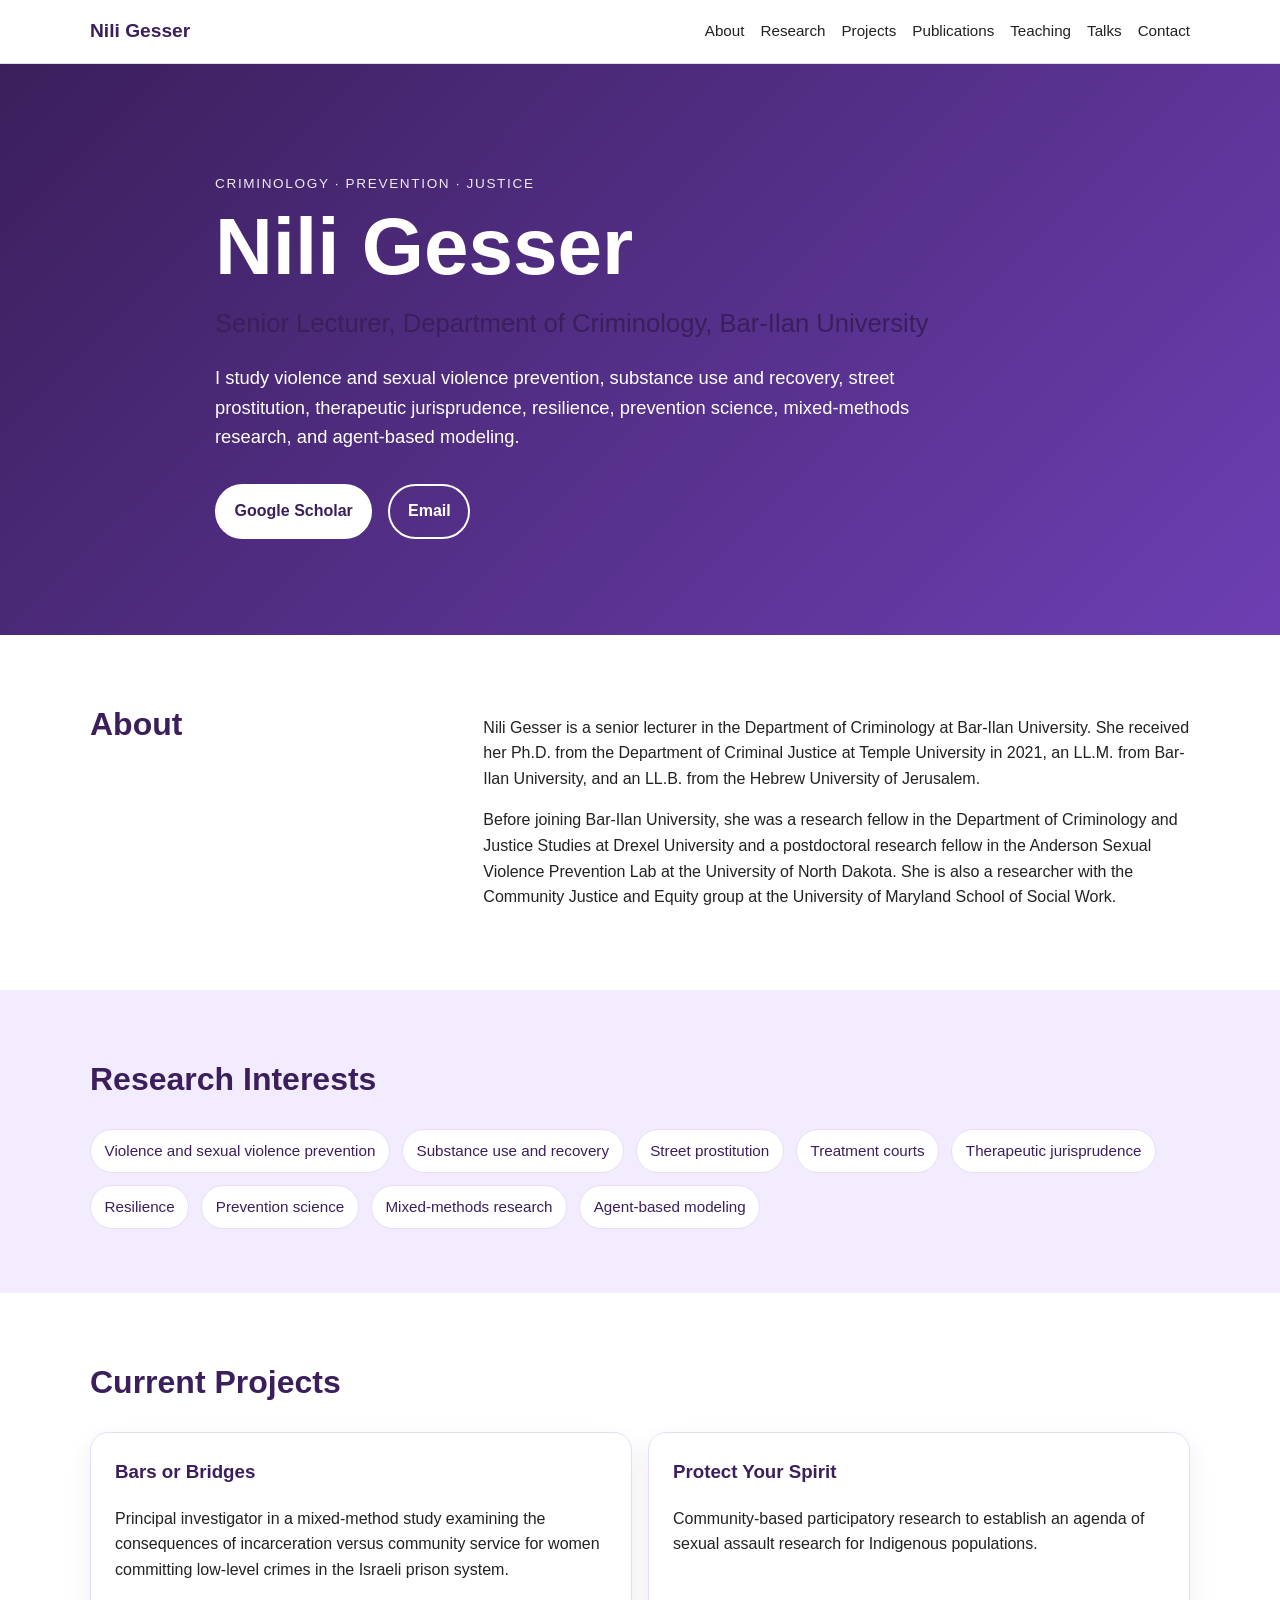
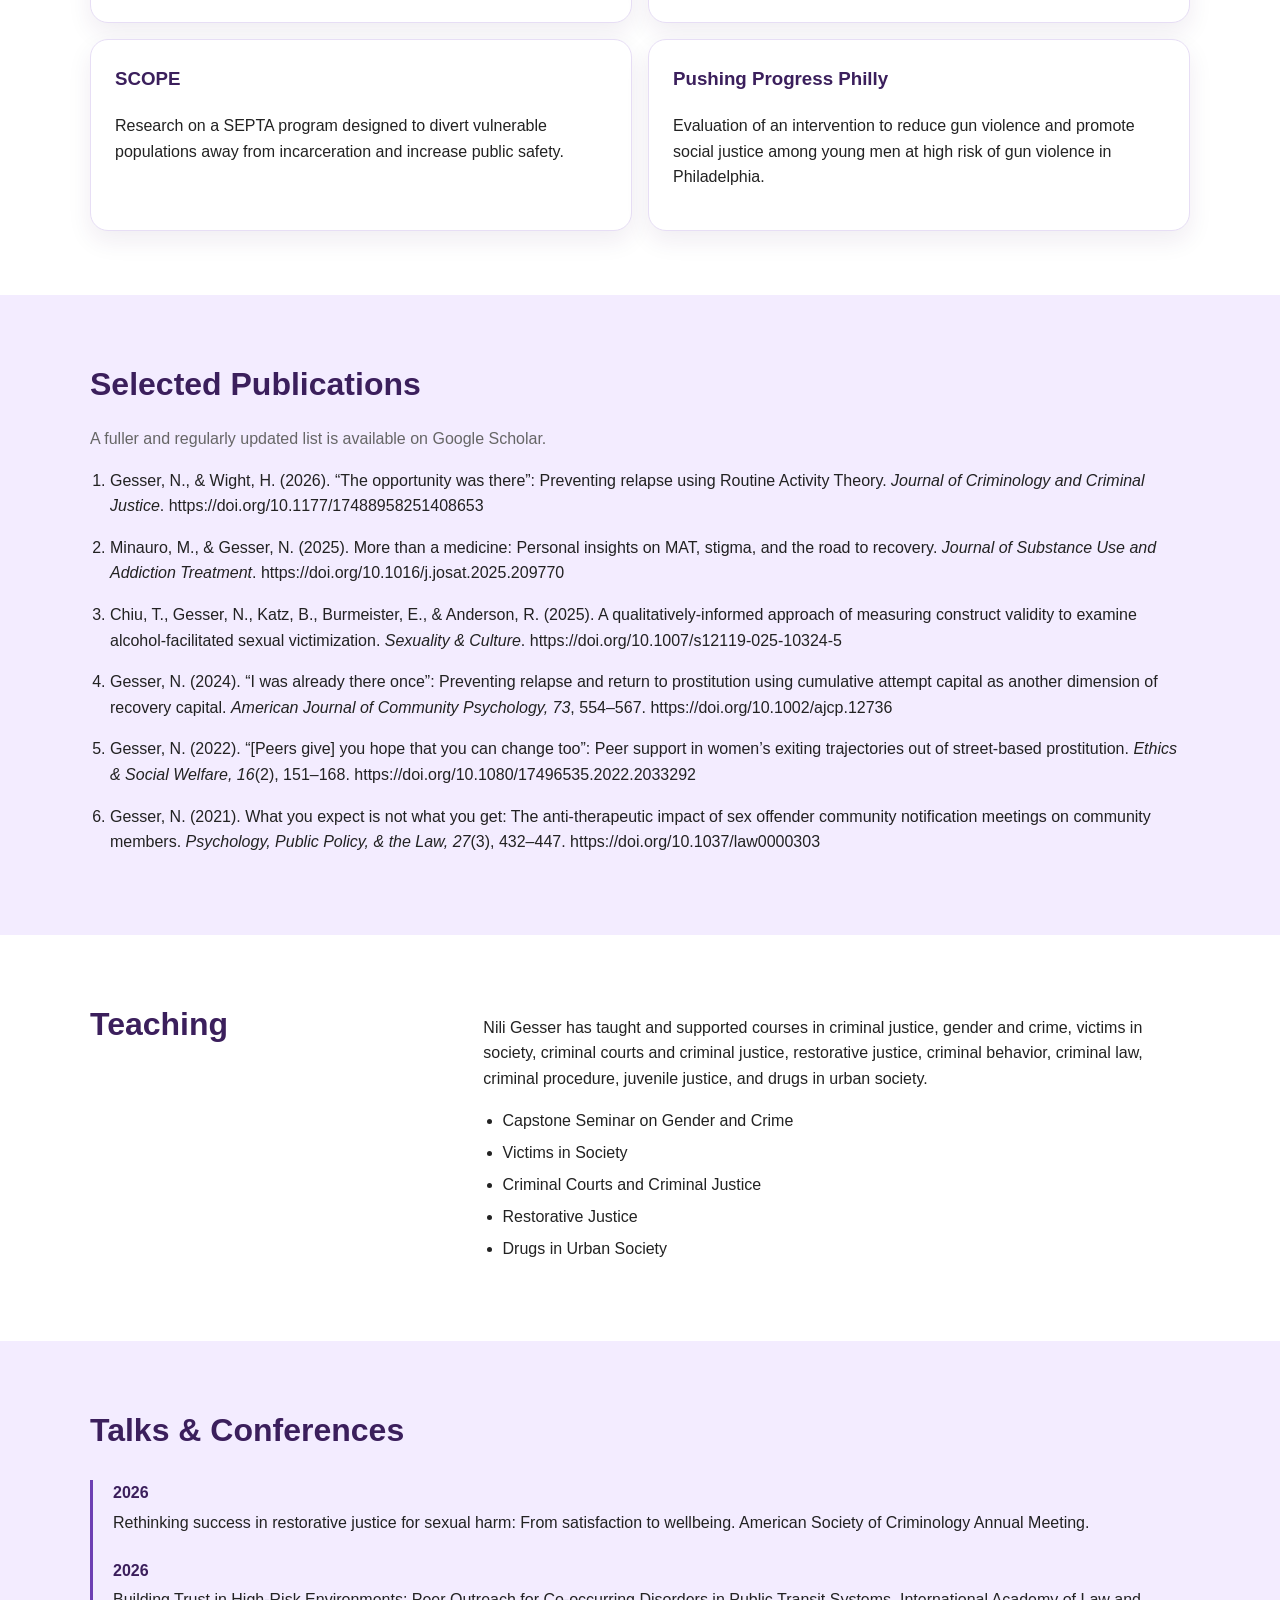
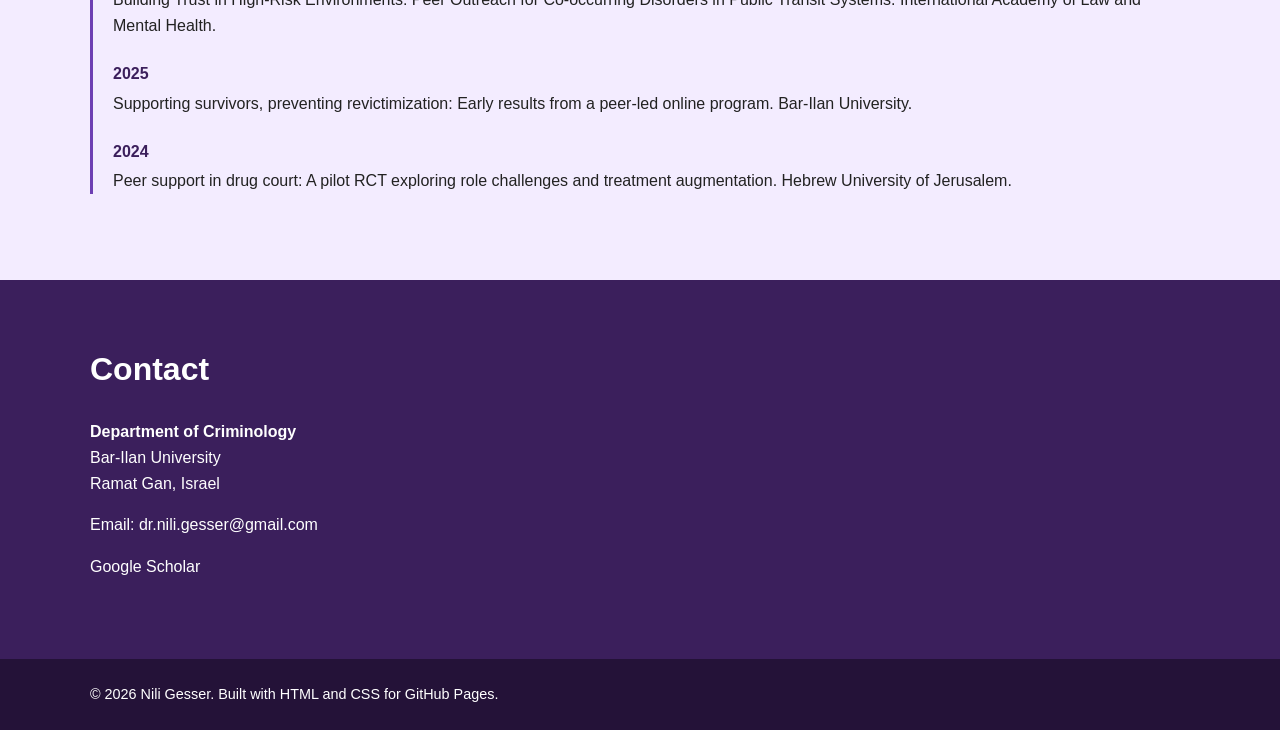
==== index.html @ c1ef8cc3 "Add files via upload" ====
<!DOCTYPE html>
<html lang="en">
<head>
  <meta charset="UTF-8" />
  <meta name="viewport" content="width=device-width, initial-scale=1.0" />
  <title>Nili Gesser | Academic Website</title>
  <link rel="stylesheet" href="style.css" />
</head>
<body>
  <!-- Edit your name and navigation labels here if needed -->
  <header class="site-header">
    <div class="container header-content">
      <a class="site-title" href="#top">Nili Gesser</a>
      <nav class="nav" aria-label="Main navigation">
        <a href="#about">About</a>
        <a href="#research">Research</a>
        <a href="#projects">Projects</a>
        <a href="#publications">Publications</a>
        <a href="#teaching">Teaching</a>
        <a href="#talks">Talks</a>
        <a href="#contact">Contact</a>
      </nav>
    </div>
  </header>

  <main id="top">
    <!-- Hero section: edit title, affiliation, and short research statement here -->
    <section class="hero">
      <div class="container hero-content">
        <p class="eyebrow">Criminology · Prevention · Justice</p>
        <h1>Nili Gesser</h1>
        <h2>Senior Lecturer, Department of Criminology, Bar-Ilan University</h2>
        <p class="hero-text">
          I study violence and sexual violence prevention, substance use and recovery, street prostitution,
          therapeutic jurisprudence, resilience, prevention science, mixed-methods research, and agent-based modeling.
        </p>
        <div class="hero-links">
          <a class="button" href="https://scholar.google.com/citations?hl=en&user=B3Wz-34AAAAJ&view_op=list_works&sortby=pubdate&inst=1200643855431153338" target="_blank" rel="noopener">Google Scholar</a>
          <a class="button secondary" href="mailto:dr.nili.gesser@gmail.com">Email</a>
        </div>
      </div>
    </section>

    <!-- About section: edit biographical paragraph here -->
    <section id="about" class="section">
      <div class="container two-column">
        <div>
          <h2>About</h2>
        </div>
        <div>
          <p>
            Nili Gesser is a senior lecturer in the Department of Criminology at Bar-Ilan University. She received her Ph.D.
            from the Department of Criminal Justice at Temple University in 2021, an LL.M. from Bar-Ilan University, and an
            LL.B. from the Hebrew University of Jerusalem.
          </p>
          <p>
            Before joining Bar-Ilan University, she was a research fellow in the Department of Criminology and Justice Studies
            at Drexel University and a postdoctoral research fellow in the Anderson Sexual Violence Prevention Lab at the
            University of North Dakota. She is also a researcher with the Community Justice and Equity group at the University
            of Maryland School of Social Work.
          </p>
        </div>
      </div>
    </section>

    <!-- Research interests: edit or reorder items here -->
    <section id="research" class="section shaded">
      <div class="container">
        <h2>Research Interests</h2>
        <div class="tag-list">
          <span>Violence and sexual violence prevention</span>
          <span>Substance use and recovery</span>
          <span>Street prostitution</span>
          <span>Treatment courts</span>
          <span>Therapeutic jurisprudence</span>
          <span>Resilience</span>
          <span>Prevention science</span>
          <span>Mixed-methods research</span>
          <span>Agent-based modeling</span>
        </div>
      </div>
    </section>

    <!-- Current projects: drawn from CV research experience and grants -->
    <section id="projects" class="section">
      <div class="container">
        <h2>Current Projects</h2>
        <div class="cards">
          <article class="card">
            <h3>Bars or Bridges</h3>
            <p>
              Principal investigator in a mixed-method study examining the consequences of incarceration versus community
              service for women committing low-level crimes in the Israeli prison system.
            </p>
          </article>
          <article class="card">
            <h3>Protect Your Spirit</h3>
            <p>
              Community-based participatory research to establish an agenda of sexual assault research for Indigenous
              populations.
            </p>
          </article>
          <article class="card">
            <h3>SCOPE</h3>
            <p>
              Research on a SEPTA program designed to divert vulnerable populations away from incarceration and increase
              public safety.
            </p>
          </article>
          <article class="card">
            <h3>Pushing Progress Philly</h3>
            <p>
              Evaluation of an intervention to reduce gun violence and promote social justice among young men at high risk
              of gun violence in Philadelphia.
            </p>
          </article>
        </div>
      </div>
    </section>

    <!-- Selected publications: edit list as new publications are added -->
    <section id="publications" class="section shaded">
      <div class="container">
        <h2>Selected Publications</h2>
        <p class="section-intro">
          A fuller and regularly updated list is available on Google Scholar.
        </p>
        <ol class="publication-list">
          <li>
            Gesser, N., &amp; Wight, H. (2026). “The opportunity was there”: Preventing relapse using Routine Activity Theory.
            <em>Journal of Criminology and Criminal Justice</em>. https://doi.org/10.1177/17488958251408653
          </li>
          <li>
            Minauro, M., &amp; Gesser, N. (2025). More than a medicine: Personal insights on MAT, stigma, and the road to recovery.
            <em>Journal of Substance Use and Addiction Treatment</em>. https://doi.org/10.1016/j.josat.2025.209770
          </li>
          <li>
            Chiu, T., Gesser, N., Katz, B., Burmeister, E., &amp; Anderson, R. (2025). A qualitatively-informed approach of measuring
            construct validity to examine alcohol-facilitated sexual victimization. <em>Sexuality &amp; Culture</em>. https://doi.org/10.1007/s12119-025-10324-5
          </li>
          <li>
            Gesser, N. (2024). “I was already there once”: Preventing relapse and return to prostitution using cumulative attempt capital as another dimension of recovery capital.
            <em>American Journal of Community Psychology, 73</em>, 554–567. https://doi.org/10.1002/ajcp.12736
          </li>
          <li>
            Gesser, N. (2022). “[Peers give] you hope that you can change too”: Peer support in women’s exiting trajectories out of street-based prostitution.
            <em>Ethics &amp; Social Welfare, 16</em>(2), 151–168. https://doi.org/10.1080/17496535.2022.2033292
          </li>
          <li>
            Gesser, N. (2021). What you expect is not what you get: The anti-therapeutic impact of sex offender community notification meetings on community members.
            <em>Psychology, Public Policy, &amp; the Law, 27</em>(3), 432–447. https://doi.org/10.1037/law0000303
          </li>
        </ol>
      </div>
    </section>

    <!-- Teaching section: edit course list here -->
    <section id="teaching" class="section">
      <div class="container two-column">
        <div>
          <h2>Teaching</h2>
        </div>
        <div>
          <p>
            Nili Gesser has taught and supported courses in criminal justice, gender and crime, victims in society,
            criminal courts and criminal justice, restorative justice, criminal behavior, criminal law, criminal procedure,
            juvenile justice, and drugs in urban society.
          </p>
          <ul class="simple-list">
            <li>Capstone Seminar on Gender and Crime</li>
            <li>Victims in Society</li>
            <li>Criminal Courts and Criminal Justice</li>
            <li>Restorative Justice</li>
            <li>Drugs in Urban Society</li>
          </ul>
        </div>
      </div>
    </section>

    <!-- Talks and conferences: selected examples from CV -->
    <section id="talks" class="section shaded">
      <div class="container">
        <h2>Talks &amp; Conferences</h2>
        <div class="timeline">
          <div class="timeline-item">
            <span class="date">2026</span>
            <p>Rethinking success in restorative justice for sexual harm: From satisfaction to wellbeing. American Society of Criminology Annual Meeting.</p>
          </div>
          <div class="timeline-item">
            <span class="date">2026</span>
            <p>Building Trust in High-Risk Environments: Peer Outreach for Co-occurring Disorders in Public Transit Systems. International Academy of Law and Mental Health.</p>
          </div>
          <div class="timeline-item">
            <span class="date">2025</span>
            <p>Supporting survivors, preventing revictimization: Early results from a peer-led online program. Bar-Ilan University.</p>
          </div>
          <div class="timeline-item">
            <span class="date">2024</span>
            <p>Peer support in drug court: A pilot RCT exploring role challenges and treatment augmentation. Hebrew University of Jerusalem.</p>
          </div>
        </div>
      </div>
    </section>

    <!-- Contact section: edit contact details and profile links here -->
    <section id="contact" class="section contact-section">
      <div class="container">
        <h2>Contact</h2>
        <p><strong>Department of Criminology</strong><br />Bar-Ilan University<br />Ramat Gan, Israel</p>
        <p>Email: <a href="mailto:dr.nili.gesser@gmail.com">dr.nili.gesser@gmail.com</a></p>
        <p>
          <a href="https://scholar.google.com/citations?hl=en&user=B3Wz-34AAAAJ&view_op=list_works&sortby=pubdate&inst=1200643855431153338" target="_blank" rel="noopener">Google Scholar</a>
        </p>
      </div>
    </section>
  </main>

  <footer class="site-footer">
    <div class="container">
      <p>&copy; 2026 Nili Gesser. Built with HTML and CSS for GitHub Pages.</p>
    </div>
  </footer>
</body>
</html>
---- style.css ----
/*
  Nili Gesser academic website
  Edit colors, spacing, and layout here.
*/

:root {
  --purple-dark: #3b1f5c;
  --purple: #6d3fb3;
  --purple-light: #f3ecff;
  --text: #222222;
  --muted: #666666;
  --background: #ffffff;
  --border: #e7def5;
  --card: #ffffff;
  --max-width: 1100px;
}

* {
  box-sizing: border-box;
}

html {
  scroll-behavior: smooth;
}

body {
  margin: 0;
  font-family: Arial, Helvetica, sans-serif;
  color: var(--text);
  background: var(--background);
  line-height: 1.6;
}

img {
  max-width: 100%;
}

a {
  color: var(--purple);
  text-decoration: none;
}

a:hover,
a:focus {
  text-decoration: underline;
}

.container {
  width: min(92%, var(--max-width));
  margin: 0 auto;
}

.site-header {
  position: sticky;
  top: 0;
  z-index: 10;
  background: rgba(255, 255, 255, 0.96);
  border-bottom: 1px solid var(--border);
}

.header-content {
  display: flex;
  align-items: center;
  justify-content: space-between;
  gap: 1rem;
  padding: 1rem 0;
}

.site-title {
  font-weight: 700;
  color: var(--purple-dark);
  font-size: 1.2rem;
}

.nav {
  display: flex;
  gap: 1rem;
  flex-wrap: wrap;
  justify-content: flex-end;
}

.nav a {
  color: var(--text);
  font-size: 0.95rem;
}

.nav a:hover,
.nav a:focus {
  color: var(--purple);
}

.hero {
  background: linear-gradient(135deg, var(--purple-dark), var(--purple));
  color: white;
  padding: 6rem 0;
}

.hero-content {
  max-width: 850px;
}

.eyebrow {
  text-transform: uppercase;
  letter-spacing: 0.12em;
  font-size: 0.85rem;
  opacity: 0.9;
  margin-bottom: 0.75rem;
}

.hero h1 {
  font-size: clamp(2.6rem, 7vw, 5rem);
  line-height: 1;
  margin: 0 0 1rem;
}

.hero h2 {
  font-size: clamp(1.1rem, 3vw, 1.6rem);
  font-weight: 500;
  margin: 0 0 1.2rem;
}

.hero-text {
  font-size: 1.15rem;
  max-width: 760px;
  margin-bottom: 2rem;
}

.hero-links {
  display: flex;
  gap: 1rem;
  flex-wrap: wrap;
}

.button {
  display: inline-block;
  background: white;
  color: var(--purple-dark);
  padding: 0.8rem 1.1rem;
  border-radius: 999px;
  font-weight: 700;
  border: 2px solid white;
}

.button.secondary {
  background: transparent;
  color: white;
}

.button:hover,
.button:focus {
  text-decoration: none;
  transform: translateY(-1px);
}

.section {
  padding: 4rem 0;
}

.shaded {
  background: var(--purple-light);
}

h2 {
  color: var(--purple-dark);
  font-size: 2rem;
  margin: 0 0 1.5rem;
}

h3 {
  color: var(--purple-dark);
  margin-top: 0;
}

.two-column {
  display: grid;
  grid-template-columns: 1fr 2fr;
  gap: 2.5rem;
}

.tag-list {
  display: flex;
  gap: 0.75rem;
  flex-wrap: wrap;
}

.tag-list span {
  background: white;
  border: 1px solid var(--border);
  color: var(--purple-dark);
  border-radius: 999px;
  padding: 0.55rem 0.85rem;
  font-size: 0.95rem;
}

.cards {
  display: grid;
  grid-template-columns: repeat(2, minmax(0, 1fr));
  gap: 1rem;
}

.card {
  background: var(--card);
  border: 1px solid var(--border);
  border-radius: 18px;
  padding: 1.5rem;
  box-shadow: 0 10px 25px rgba(59, 31, 92, 0.08);
}

.section-intro {
  color: var(--muted);
  margin-top: -0.5rem;
}

.publication-list {
  padding-left: 1.25rem;
}

.publication-list li {
  margin-bottom: 1rem;
}

.simple-list {
  padding-left: 1.2rem;
}

.simple-list li {
  margin-bottom: 0.4rem;
}

.timeline {
  border-left: 3px solid var(--purple);
  padding-left: 1.25rem;
}

.timeline-item {
  margin-bottom: 1.4rem;
}

.timeline-item .date {
  display: inline-block;
  color: var(--purple-dark);
  font-weight: 700;
  margin-bottom: 0.25rem;
}

.timeline-item p {
  margin: 0;
}

.contact-section {
  background: var(--purple-dark);
  color: white;
}

.contact-section h2,
.contact-section a {
  color: white;
}

.site-footer {
  background: #241238;
  color: white;
  padding: 1.5rem 0;
  font-size: 0.9rem;
}

.site-footer p {
  margin: 0;
}

@media (max-width: 760px) {
  .header-content {
    align-items: flex-start;
    flex-direction: column;
  }

  .nav {
    justify-content: flex-start;
  }

  .hero {
    padding: 4rem 0;
  }

  .two-column,
  .cards {
    grid-template-columns: 1fr;
  }

  .section {
    padding: 3rem 0;
  }
}
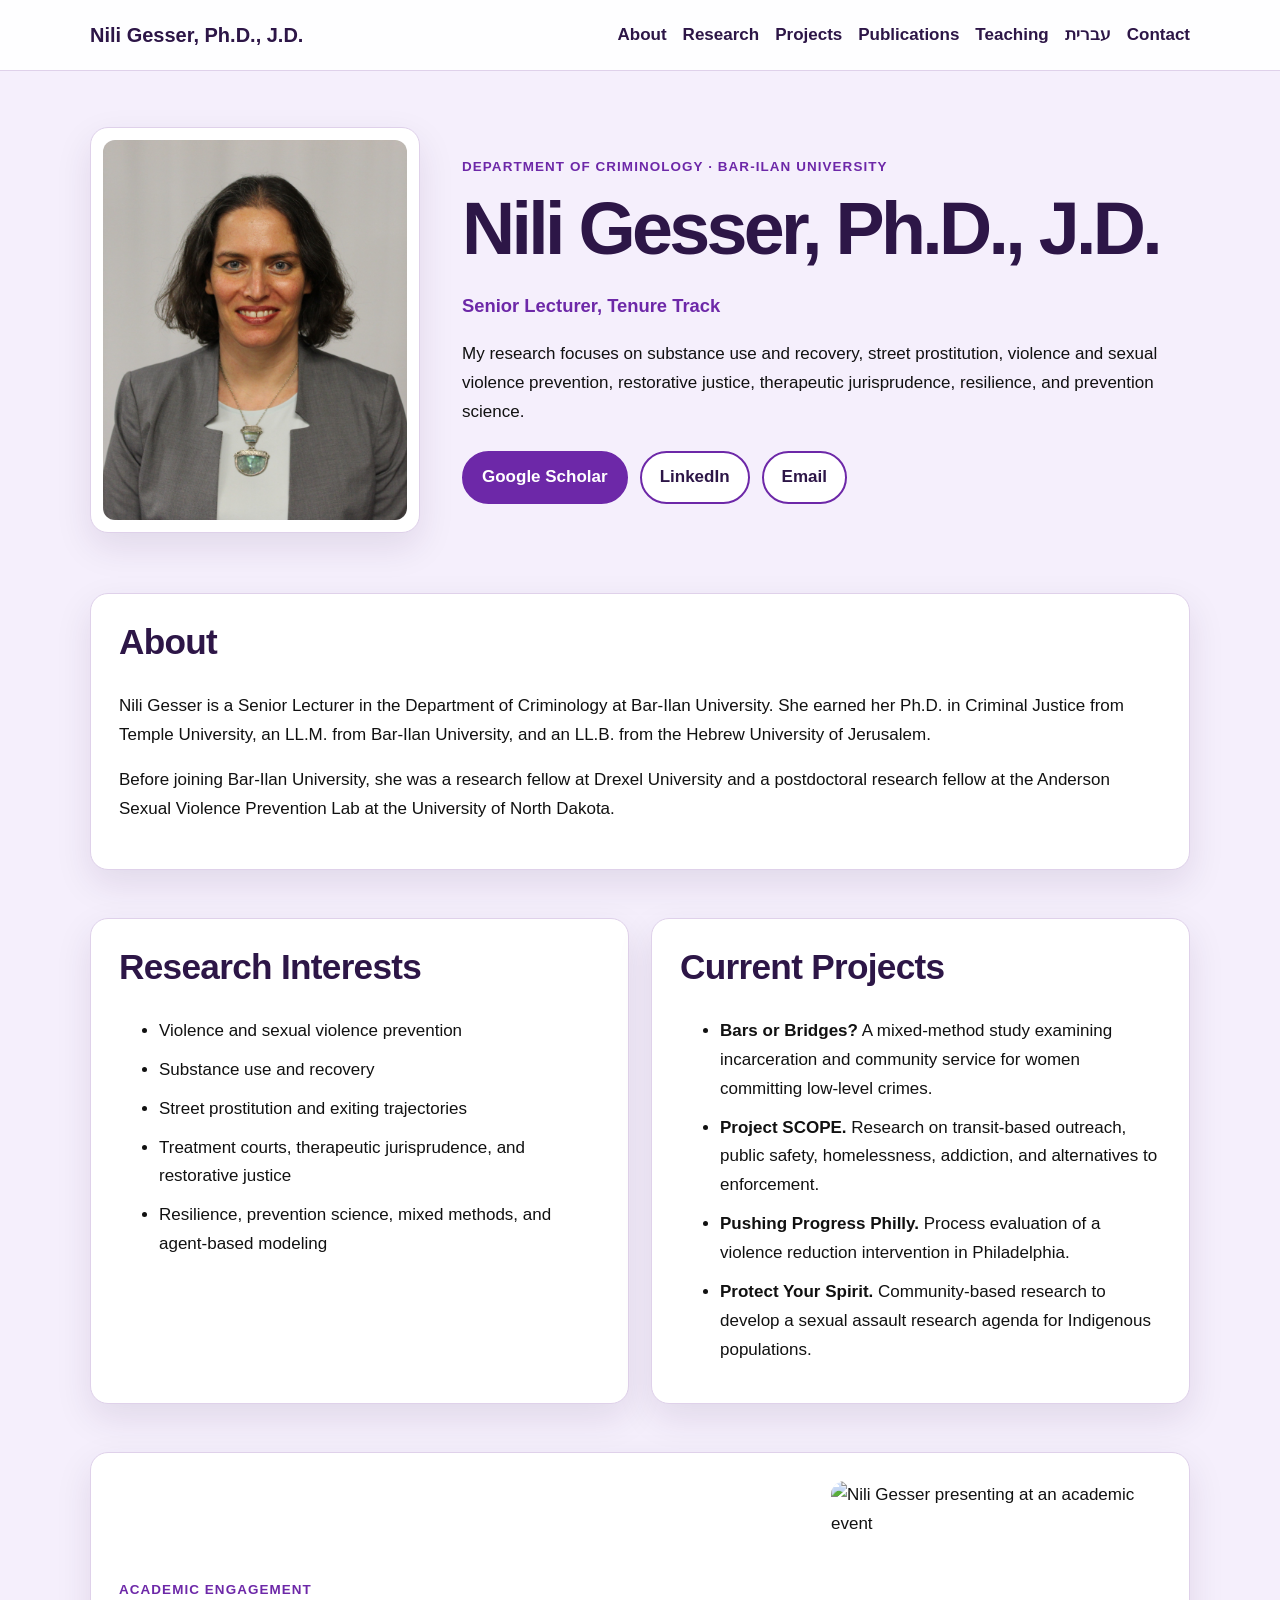
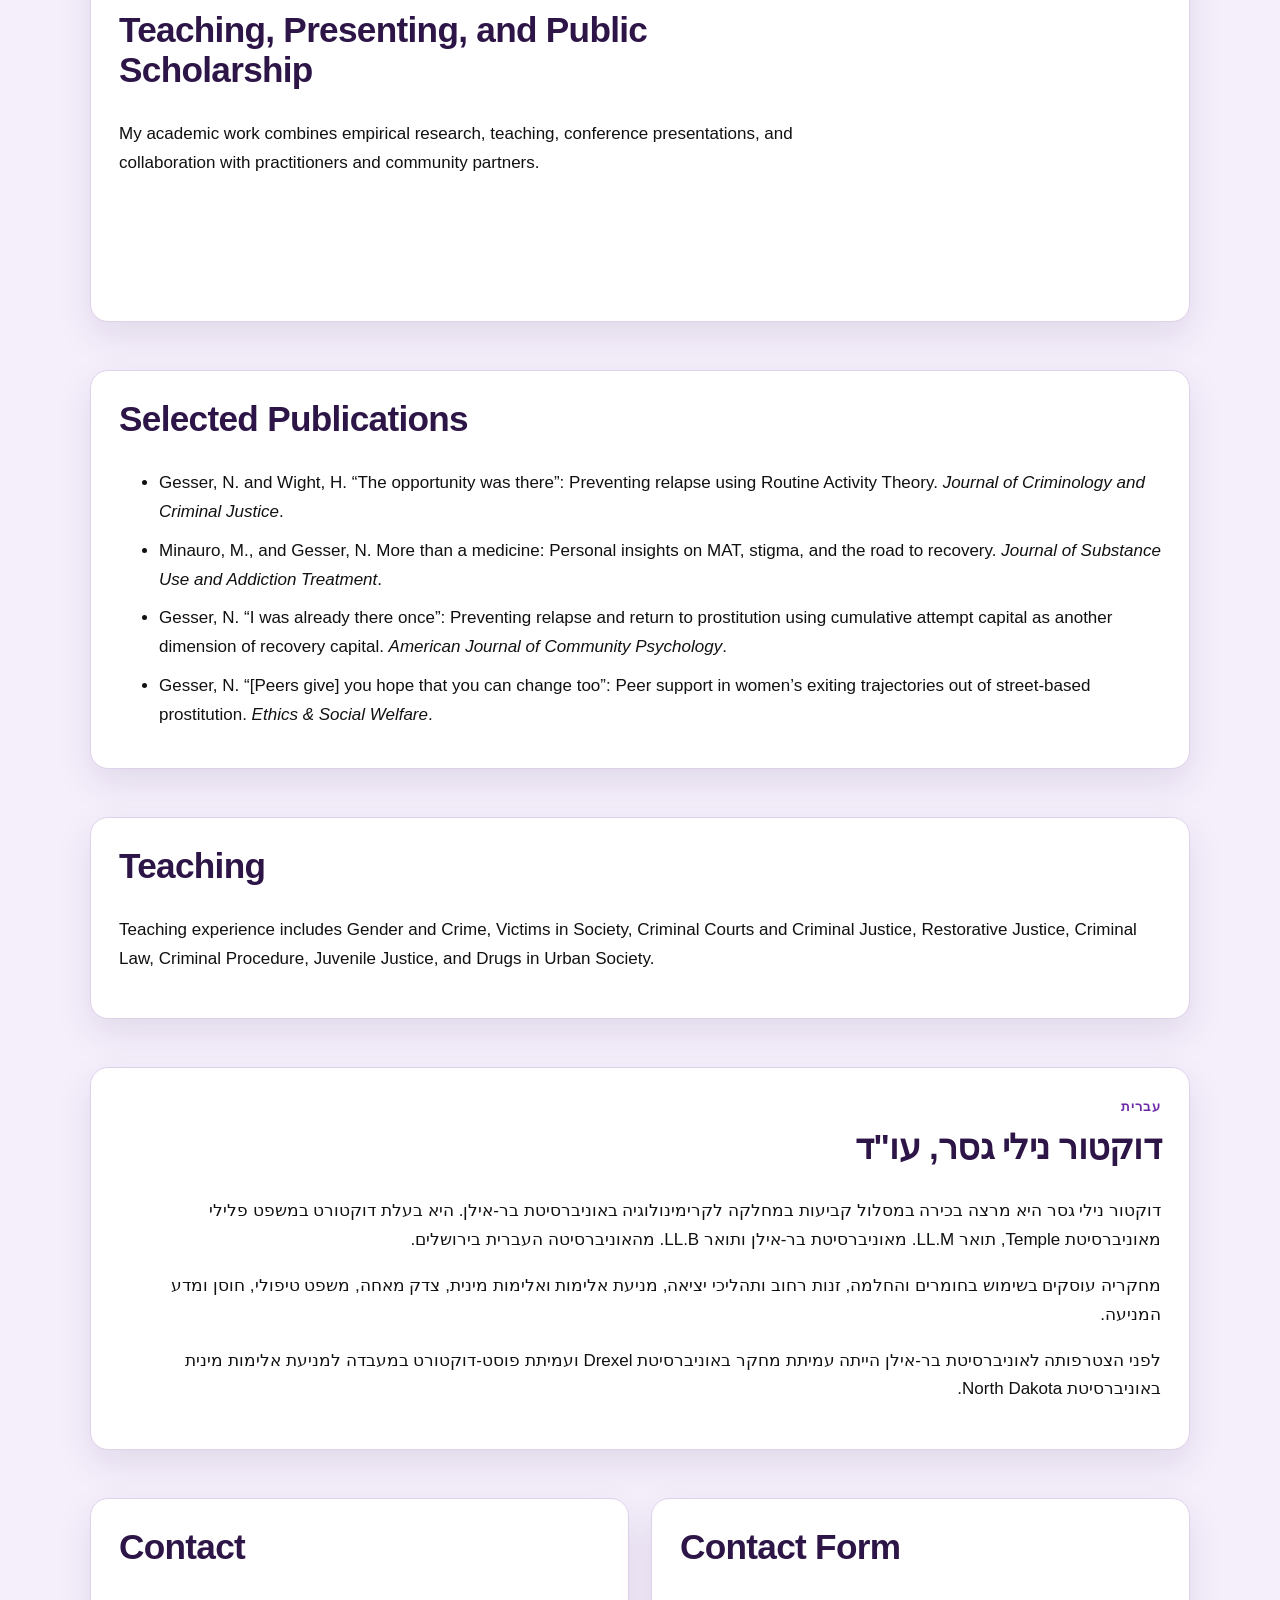
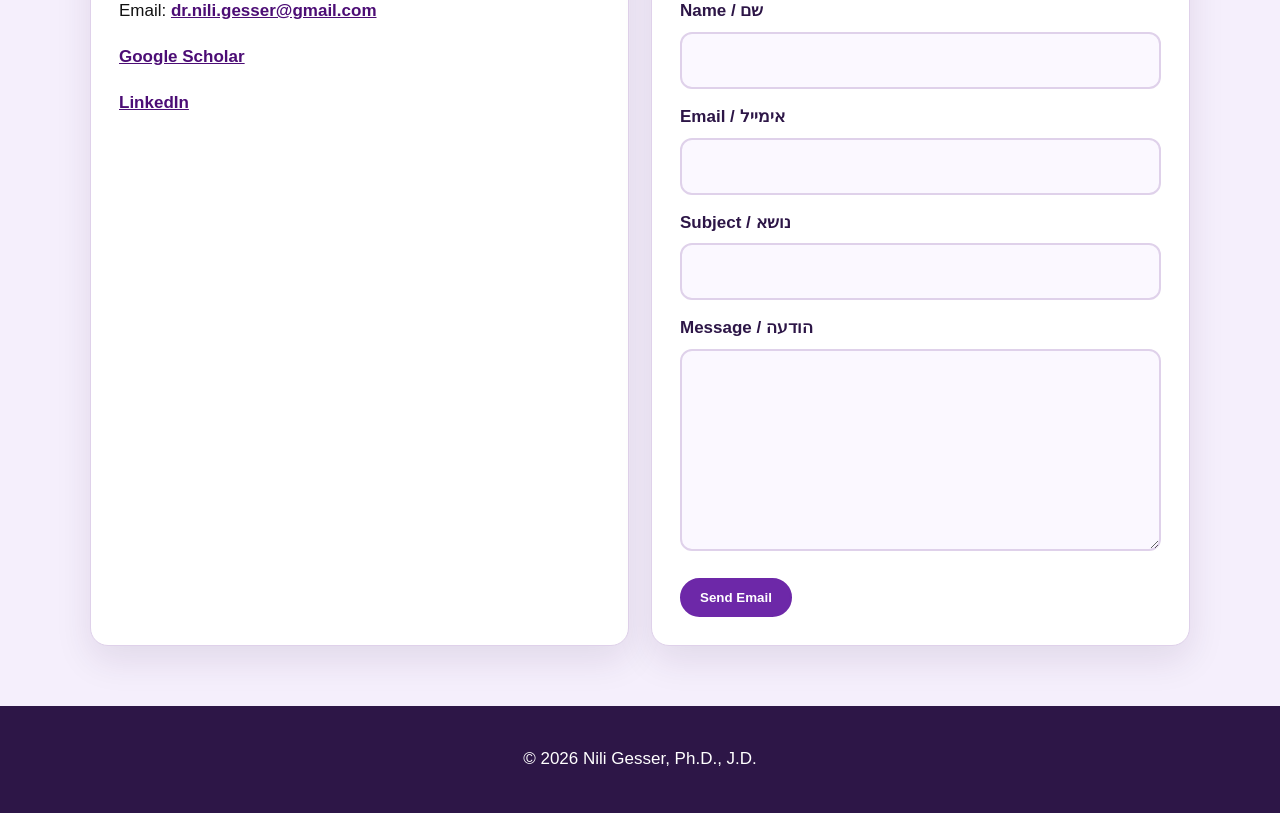
==== commit be0bd261: "Add files via upload" ====
--- a/index.html
+++ b/index.html
@@ -1,224 +1,191 @@
 <!DOCTYPE html>
 <html lang="en">
 <head>
-  <meta charset="UTF-8" />
-  <meta name="viewport" content="width=device-width, initial-scale=1.0" />
-  <title>Nili Gesser | Academic Website</title>
-  <link rel="stylesheet" href="style.css" />
+  <meta charset="UTF-8">
+  <meta name="viewport" content="width=device-width, initial-scale=1.0">
+  <title>Nili Gesser, Ph.D., J.D.</title>
+  <link rel="stylesheet" href="style.css">
 </head>
+
 <body>
-  <!-- Edit your name and navigation labels here if needed -->
   <header class="site-header">
-    <div class="container header-content">
-      <a class="site-title" href="#top">Nili Gesser</a>
-      <nav class="nav" aria-label="Main navigation">
+    <div class="container header-inner">
+      <a class="site-title" href="#">Nili Gesser, Ph.D., J.D.</a>
+      <nav class="nav">
         <a href="#about">About</a>
         <a href="#research">Research</a>
         <a href="#projects">Projects</a>
         <a href="#publications">Publications</a>
         <a href="#teaching">Teaching</a>
-        <a href="#talks">Talks</a>
+        <a href="#hebrew">עברית</a>
         <a href="#contact">Contact</a>
       </nav>
     </div>
   </header>
 
-  <main id="top">
-    <!-- Hero section: edit title, affiliation, and short research statement here -->
+  <main>
+    <!-- HERO SECTION: professional profile photo -->
     <section class="hero">
-      <div class="container hero-content">
-        <p class="eyebrow">Criminology · Prevention · Justice</p>
-        <h1>Nili Gesser</h1>
-        <h2>Senior Lecturer, Department of Criminology, Bar-Ilan University</h2>
-        <p class="hero-text">
-          I study violence and sexual violence prevention, substance use and recovery, street prostitution,
-          therapeutic jurisprudence, resilience, prevention science, mixed-methods research, and agent-based modeling.
-        </p>
-        <div class="hero-links">
-          <a class="button" href="https://scholar.google.com/citations?hl=en&user=B3Wz-34AAAAJ&view_op=list_works&sortby=pubdate&inst=1200643855431153338" target="_blank" rel="noopener">Google Scholar</a>
-          <a class="button secondary" href="mailto:dr.nili.gesser@gmail.com">Email</a>
+      <div class="container hero-grid">
+        <div class="profile-photo-wrap">
+          <img src="profile.jpg" alt="Portrait of Nili Gesser" class="profile-photo">
+        </div>
+
+        <div class="hero-text">
+          <p class="eyebrow">Department of Criminology · Bar-Ilan University</p>
+          <h1>Nili Gesser, Ph.D., J.D.</h1>
+          <p class="subtitle">Senior Lecturer, Tenure Track</p>
+          <p>
+            My research focuses on substance use and recovery, street prostitution,
+            violence and sexual violence prevention, restorative justice, therapeutic
+            jurisprudence, resilience, and prevention science.
+          </p>
+
+          <div class="buttons">
+            <a href="https://scholar.google.com/citations?hl=en&user=B3Wz-34AAAAJ&view_op=list_works&sortby=pubdate&inst=1200643855431153338" target="_blank" rel="noopener">Google Scholar</a>
+            <a href="https://www.linkedin.com/in/nili-gesser" target="_blank" rel="noopener">LinkedIn</a>
+            <a href="mailto:dr.nili.gesser@gmail.com">Email</a>
+          </div>
         </div>
       </div>
     </section>
 
-    <!-- About section: edit biographical paragraph here -->
+    <!-- ENGLISH CONTENT -->
     <section id="about" class="section">
-      <div class="container two-column">
-        <div>
-          <h2>About</h2>
-        </div>
-        <div>
-          <p>
-            Nili Gesser is a senior lecturer in the Department of Criminology at Bar-Ilan University. She received her Ph.D.
-            from the Department of Criminal Justice at Temple University in 2021, an LL.M. from Bar-Ilan University, and an
-            LL.B. from the Hebrew University of Jerusalem.
-          </p>
-          <p>
-            Before joining Bar-Ilan University, she was a research fellow in the Department of Criminology and Justice Studies
-            at Drexel University and a postdoctoral research fellow in the Anderson Sexual Violence Prevention Lab at the
-            University of North Dakota. She is also a researcher with the Community Justice and Equity group at the University
-            of Maryland School of Social Work.
-          </p>
-        </div>
+      <div class="container card">
+        <h2>About</h2>
+        <p>
+          Nili Gesser is a Senior Lecturer in the Department of Criminology at
+          Bar-Ilan University. She earned her Ph.D. in Criminal Justice from Temple
+          University, an LL.M. from Bar-Ilan University, and an LL.B. from the Hebrew
+          University of Jerusalem.
+        </p>
+        <p>
+          Before joining Bar-Ilan University, she was a research fellow at Drexel
+          University and a postdoctoral research fellow at the Anderson Sexual Violence
+          Prevention Lab at the University of North Dakota.
+        </p>
       </div>
     </section>
 
-    <!-- Research interests: edit or reorder items here -->
-    <section id="research" class="section shaded">
-      <div class="container">
-        <h2>Research Interests</h2>
-        <div class="tag-list">
-          <span>Violence and sexual violence prevention</span>
-          <span>Substance use and recovery</span>
-          <span>Street prostitution</span>
-          <span>Treatment courts</span>
-          <span>Therapeutic jurisprudence</span>
-          <span>Resilience</span>
-          <span>Prevention science</span>
-          <span>Mixed-methods research</span>
-          <span>Agent-based modeling</span>
+    <section id="research" class="section">
+      <div class="container two-column">
+        <div class="card">
+          <h2>Research Interests</h2>
+          <ul>
+            <li>Violence and sexual violence prevention</li>
+            <li>Substance use and recovery</li>
+            <li>Street prostitution and exiting trajectories</li>
+            <li>Treatment courts, therapeutic jurisprudence, and restorative justice</li>
+            <li>Resilience, prevention science, mixed methods, and agent-based modeling</li>
+          </ul>
         </div>
-      </div>
-    </section>
 
-    <!-- Current projects: drawn from CV research experience and grants -->
-    <section id="projects" class="section">
-      <div class="container">
-        <h2>Current Projects</h2>
-        <div class="cards">
-          <article class="card">
-            <h3>Bars or Bridges</h3>
-            <p>
-              Principal investigator in a mixed-method study examining the consequences of incarceration versus community
-              service for women committing low-level crimes in the Israeli prison system.
-            </p>
-          </article>
-          <article class="card">
-            <h3>Protect Your Spirit</h3>
-            <p>
-              Community-based participatory research to establish an agenda of sexual assault research for Indigenous
-              populations.
-            </p>
-          </article>
-          <article class="card">
-            <h3>SCOPE</h3>
-            <p>
-              Research on a SEPTA program designed to divert vulnerable populations away from incarceration and increase
-              public safety.
-            </p>
-          </article>
-          <article class="card">
-            <h3>Pushing Progress Philly</h3>
-            <p>
-              Evaluation of an intervention to reduce gun violence and promote social justice among young men at high risk
-              of gun violence in Philadelphia.
-            </p>
-          </article>
-        </div>
-      </div>
-    </section>
-
-    <!-- Selected publications: edit list as new publications are added -->
-    <section id="publications" class="section shaded">
-      <div class="container">
-        <h2>Selected Publications</h2>
-        <p class="section-intro">
-          A fuller and regularly updated list is available on Google Scholar.
-        </p>
-        <ol class="publication-list">
-          <li>
-            Gesser, N., &amp; Wight, H. (2026). “The opportunity was there”: Preventing relapse using Routine Activity Theory.
-            <em>Journal of Criminology and Criminal Justice</em>. https://doi.org/10.1177/17488958251408653
-          </li>
-          <li>
-            Minauro, M., &amp; Gesser, N. (2025). More than a medicine: Personal insights on MAT, stigma, and the road to recovery.
-            <em>Journal of Substance Use and Addiction Treatment</em>. https://doi.org/10.1016/j.josat.2025.209770
-          </li>
-          <li>
-            Chiu, T., Gesser, N., Katz, B., Burmeister, E., &amp; Anderson, R. (2025). A qualitatively-informed approach of measuring
-            construct validity to examine alcohol-facilitated sexual victimization. <em>Sexuality &amp; Culture</em>. https://doi.org/10.1007/s12119-025-10324-5
-          </li>
-          <li>
-            Gesser, N. (2024). “I was already there once”: Preventing relapse and return to prostitution using cumulative attempt capital as another dimension of recovery capital.
-            <em>American Journal of Community Psychology, 73</em>, 554–567. https://doi.org/10.1002/ajcp.12736
-          </li>
-          <li>
-            Gesser, N. (2022). “[Peers give] you hope that you can change too”: Peer support in women’s exiting trajectories out of street-based prostitution.
-            <em>Ethics &amp; Social Welfare, 16</em>(2), 151–168. https://doi.org/10.1080/17496535.2022.2033292
-          </li>
-          <li>
-            Gesser, N. (2021). What you expect is not what you get: The anti-therapeutic impact of sex offender community notification meetings on community members.
-            <em>Psychology, Public Policy, &amp; the Law, 27</em>(3), 432–447. https://doi.org/10.1037/law0000303
-          </li>
-        </ol>
-      </div>
-    </section>
-
-    <!-- Teaching section: edit course list here -->
-    <section id="teaching" class="section">
-      <div class="container two-column">
-        <div>
-          <h2>Teaching</h2>
-        </div>
-        <div>
-          <p>
-            Nili Gesser has taught and supported courses in criminal justice, gender and crime, victims in society,
-            criminal courts and criminal justice, restorative justice, criminal behavior, criminal law, criminal procedure,
-            juvenile justice, and drugs in urban society.
-          </p>
-          <ul class="simple-list">
-            <li>Capstone Seminar on Gender and Crime</li>
-            <li>Victims in Society</li>
-            <li>Criminal Courts and Criminal Justice</li>
-            <li>Restorative Justice</li>
-            <li>Drugs in Urban Society</li>
+        <div id="projects" class="card">
+          <h2>Current Projects</h2>
+          <ul>
+            <li><strong>Bars or Bridges?</strong> A mixed-method study examining incarceration and community service for women committing low-level crimes.</li>
+            <li><strong>Project SCOPE.</strong> Research on transit-based outreach, public safety, homelessness, addiction, and alternatives to enforcement.</li>
+            <li><strong>Pushing Progress Philly.</strong> Process evaluation of a violence reduction intervention in Philadelphia.</li>
+            <li><strong>Protect Your Spirit.</strong> Community-based research to develop a sexual assault research agenda for Indigenous populations.</li>
           </ul>
         </div>
       </div>
     </section>
 
-    <!-- Talks and conferences: selected examples from CV -->
-    <section id="talks" class="section shaded">
-      <div class="container">
-        <h2>Talks &amp; Conferences</h2>
-        <div class="timeline">
-          <div class="timeline-item">
-            <span class="date">2026</span>
-            <p>Rethinking success in restorative justice for sexual harm: From satisfaction to wellbeing. American Society of Criminology Annual Meeting.</p>
-          </div>
-          <div class="timeline-item">
-            <span class="date">2026</span>
-            <p>Building Trust in High-Risk Environments: Peer Outreach for Co-occurring Disorders in Public Transit Systems. International Academy of Law and Mental Health.</p>
-          </div>
-          <div class="timeline-item">
-            <span class="date">2025</span>
-            <p>Supporting survivors, preventing revictimization: Early results from a peer-led online program. Bar-Ilan University.</p>
-          </div>
-          <div class="timeline-item">
-            <span class="date">2024</span>
-            <p>Peer support in drug court: A pilot RCT exploring role challenges and treatment augmentation. Hebrew University of Jerusalem.</p>
-          </div>
+    <!-- CONFERENCE PHOTO SECTION -->
+    <section class="section">
+      <div class="container feature-grid">
+        <div>
+          <p class="eyebrow">Academic engagement</p>
+          <h2>Teaching, Presenting, and Public Scholarship</h2>
+          <p>
+            My academic work combines empirical research, teaching, conference
+            presentations, and collaboration with practitioners and community partners.
+          </p>
         </div>
+
+        <img src="conference.jpg" alt="Nili Gesser presenting at an academic event" class="conference-photo">
       </div>
     </section>
 
-    <!-- Contact section: edit contact details and profile links here -->
-    <section id="contact" class="section contact-section">
-      <div class="container">
-        <h2>Contact</h2>
-        <p><strong>Department of Criminology</strong><br />Bar-Ilan University<br />Ramat Gan, Israel</p>
-        <p>Email: <a href="mailto:dr.nili.gesser@gmail.com">dr.nili.gesser@gmail.com</a></p>
+    <section id="publications" class="section">
+      <div class="container card">
+        <h2>Selected Publications</h2>
+        <ul>
+          <li>Gesser, N. and Wight, H. “The opportunity was there”: Preventing relapse using Routine Activity Theory. <em>Journal of Criminology and Criminal Justice</em>.</li>
+          <li>Minauro, M., and Gesser, N. More than a medicine: Personal insights on MAT, stigma, and the road to recovery. <em>Journal of Substance Use and Addiction Treatment</em>.</li>
+          <li>Gesser, N. “I was already there once”: Preventing relapse and return to prostitution using cumulative attempt capital as another dimension of recovery capital. <em>American Journal of Community Psychology</em>.</li>
+          <li>Gesser, N. “[Peers give] you hope that you can change too”: Peer support in women’s exiting trajectories out of street-based prostitution. <em>Ethics & Social Welfare</em>.</li>
+        </ul>
+      </div>
+    </section>
+
+    <section id="teaching" class="section">
+      <div class="container card">
+        <h2>Teaching</h2>
         <p>
-          <a href="https://scholar.google.com/citations?hl=en&user=B3Wz-34AAAAJ&view_op=list_works&sortby=pubdate&inst=1200643855431153338" target="_blank" rel="noopener">Google Scholar</a>
+          Teaching experience includes Gender and Crime, Victims in Society,
+          Criminal Courts and Criminal Justice, Restorative Justice, Criminal Law,
+          Criminal Procedure, Juvenile Justice, and Drugs in Urban Society.
         </p>
+      </div>
+    </section>
+
+    <!-- HEBREW CONTENT AFTER ENGLISH CONTENT -->
+    <section id="hebrew" class="section hebrew" dir="rtl">
+      <div class="container card">
+        <p class="eyebrow">עברית</p>
+        <h2>דוקטור נילי גסר, עו"ד</h2>
+        <p>
+          דוקטור נילי גסר היא מרצה בכירה במסלול קביעות במחלקה לקרימינולוגיה
+          באוניברסיטת בר-אילן. היא בעלת דוקטורט במשפט פלילי מאוניברסיטת Temple,
+          תואר LL.M. מאוניברסיטת בר-אילן ותואר LL.B. מהאוניברסיטה העברית בירושלים.
+        </p>
+        <p>
+          מחקריה עוסקים בשימוש בחומרים והחלמה, זנות רחוב ותהליכי יציאה, מניעת
+          אלימות ואלימות מינית, צדק מאחה, משפט טיפולי, חוסן ומדע המניעה.
+        </p>
+        <p>
+          לפני הצטרפותה לאוניברסיטת בר-אילן הייתה עמיתת מחקר באוניברסיטת Drexel
+          ועמיתת פוסט-דוקטורט במעבדה למניעת אלימות מינית באוניברסיטת North Dakota.
+        </p>
+      </div>
+    </section>
+
+    <section id="contact" class="section">
+      <div class="container contact-grid">
+        <div class="card">
+          <h2>Contact</h2>
+          <p>Email: <a href="mailto:dr.nili.gesser@gmail.com">dr.nili.gesser@gmail.com</a></p>
+          <p><a href="https://scholar.google.com/citations?hl=en&user=B3Wz-34AAAAJ&view_op=list_works&sortby=pubdate&inst=1200643855431153338" target="_blank" rel="noopener">Google Scholar</a></p>
+          <p><a href="https://www.linkedin.com/in/nili-gesser" target="_blank" rel="noopener">LinkedIn</a></p>
+        </div>
+
+        <!-- No-backend contact form. Opens the visitor's email app. -->
+        <form class="card contact-form" action="mailto:dr.nili.gesser@gmail.com" method="post" enctype="text/plain">
+          <h2>Contact Form</h2>
+
+          <label for="name">Name / שם</label>
+          <input type="text" id="name" name="Name" required>
+
+          <label for="email">Email / אימייל</label>
+          <input type="email" id="email" name="Email" required>
+
+          <label for="subject">Subject / נושא</label>
+          <input type="text" id="subject" name="Subject">
+
+          <label for="message">Message / הודעה</label>
+          <textarea id="message" name="Message" rows="6" required></textarea>
+
+          <button type="submit">Send Email</button>
+        </form>
       </div>
     </section>
   </main>
 
-  <footer class="site-footer">
-    <div class="container">
-      <p>&copy; 2026 Nili Gesser. Built with HTML and CSS for GitHub Pages.</p>
-    </div>
+  <footer>
+    <p>© 2026 Nili Gesser, Ph.D., J.D.</p>
   </footer>
 </body>
 </html>
--- a/style.css
+++ b/style.css
@@ -1,293 +1,288 @@
-/*
-  Nili Gesser academic website
-  Edit colors, spacing, and layout here.
-*/
+/* Simple modern academic site */
 
 :root {
-  --purple-dark: #3b1f5c;
-  --purple: #6d3fb3;
-  --purple-light: #f3ecff;
-  --text: #222222;
-  --muted: #666666;
-  --background: #ffffff;
-  --border: #e7def5;
+  --bg: #f5effc;
   --card: #ffffff;
-  --max-width: 1100px;
+  --text: #111111;
+  --muted: #3b3442;
+  --purple-dark: #2d1647;
+  --purple: #6d28a8;
+  --purple-light: #d9c2ed;
+  --border: #dfd1ea;
+  --shadow: 0 14px 36px rgba(45, 22, 71, 0.10);
+  --radius: 18px;
+  --max: 1100px;
 }
 
 * {
   box-sizing: border-box;
 }
 
-html {
-  scroll-behavior: smooth;
-}
-
 body {
   margin: 0;
+  background: var(--bg);
+  color: var(--text);
   font-family: Arial, Helvetica, sans-serif;
-  color: var(--text);
-  background: var(--background);
-  line-height: 1.6;
-}
-
-img {
-  max-width: 100%;
-}
-
-a {
-  color: var(--purple);
+  font-size: 17px;
+  line-height: 1.7;
+}
+
+.container {
+  width: min(92%, var(--max));
+  margin: 0 auto;
+}
+
+.site-header {
+  background: rgba(255, 255, 255, 0.92);
+  border-bottom: 1px solid var(--border);
+}
+
+.header-inner {
+  display: flex;
+  justify-content: space-between;
+  align-items: center;
+  gap: 22px;
+  padding: 18px 0;
+  flex-wrap: wrap;
+}
+
+.site-title {
+  color: var(--purple-dark);
+  font-weight: 800;
   text-decoration: none;
-}
-
-a:hover,
-a:focus {
-  text-decoration: underline;
-}
-
-.container {
-  width: min(92%, var(--max-width));
-  margin: 0 auto;
-}
-
-.site-header {
-  position: sticky;
-  top: 0;
-  z-index: 10;
-  background: rgba(255, 255, 255, 0.96);
-  border-bottom: 1px solid var(--border);
-}
-
-.header-content {
-  display: flex;
-  align-items: center;
-  justify-content: space-between;
-  gap: 1rem;
-  padding: 1rem 0;
-}
-
-.site-title {
-  font-weight: 700;
-  color: var(--purple-dark);
-  font-size: 1.2rem;
+  font-size: 1.25rem;
 }
 
 .nav {
   display: flex;
-  gap: 1rem;
   flex-wrap: wrap;
-  justify-content: flex-end;
+  gap: 16px;
 }
 
 .nav a {
-  color: var(--text);
-  font-size: 0.95rem;
-}
-
-.nav a:hover,
-.nav a:focus {
+  color: var(--purple-dark);
+  font-weight: 700;
+  text-decoration: none;
+}
+
+.nav a:hover {
   color: var(--purple);
+  text-decoration: underline;
 }
 
 .hero {
-  background: linear-gradient(135deg, var(--purple-dark), var(--purple));
-  color: white;
-  padding: 6rem 0;
-}
-
-.hero-content {
-  max-width: 850px;
-}
-
-.eyebrow {
-  text-transform: uppercase;
-  letter-spacing: 0.12em;
-  font-size: 0.85rem;
-  opacity: 0.9;
-  margin-bottom: 0.75rem;
-}
-
-.hero h1 {
-  font-size: clamp(2.6rem, 7vw, 5rem);
-  line-height: 1;
-  margin: 0 0 1rem;
-}
-
-.hero h2 {
-  font-size: clamp(1.1rem, 3vw, 1.6rem);
-  font-weight: 500;
-  margin: 0 0 1.2rem;
-}
-
-.hero-text {
-  font-size: 1.15rem;
-  max-width: 760px;
-  margin-bottom: 2rem;
-}
-
-.hero-links {
-  display: flex;
-  gap: 1rem;
-  flex-wrap: wrap;
-}
-
-.button {
-  display: inline-block;
-  background: white;
-  color: var(--purple-dark);
-  padding: 0.8rem 1.1rem;
-  border-radius: 999px;
-  font-weight: 700;
-  border: 2px solid white;
-}
-
-.button.secondary {
-  background: transparent;
-  color: white;
-}
-
-.button:hover,
-.button:focus {
-  text-decoration: none;
-  transform: translateY(-1px);
-}
-
-.section {
-  padding: 4rem 0;
-}
-
-.shaded {
-  background: var(--purple-light);
-}
-
-h2 {
-  color: var(--purple-dark);
-  font-size: 2rem;
-  margin: 0 0 1.5rem;
-}
-
-h3 {
-  color: var(--purple-dark);
-  margin-top: 0;
-}
-
-.two-column {
+  padding: 56px 0 36px;
+}
+
+.hero-grid {
   display: grid;
-  grid-template-columns: 1fr 2fr;
-  gap: 2.5rem;
-}
-
-.tag-list {
-  display: flex;
-  gap: 0.75rem;
-  flex-wrap: wrap;
-}
-
-.tag-list span {
-  background: white;
-  border: 1px solid var(--border);
-  color: var(--purple-dark);
-  border-radius: 999px;
-  padding: 0.55rem 0.85rem;
-  font-size: 0.95rem;
-}
-
-.cards {
-  display: grid;
-  grid-template-columns: repeat(2, minmax(0, 1fr));
-  gap: 1rem;
-}
-
-.card {
+  grid-template-columns: 330px 1fr;
+  gap: 42px;
+  align-items: center;
+}
+
+.profile-photo-wrap,
+.card,
+.feature-grid {
   background: var(--card);
   border: 1px solid var(--border);
-  border-radius: 18px;
-  padding: 1.5rem;
-  box-shadow: 0 10px 25px rgba(59, 31, 92, 0.08);
-}
-
-.section-intro {
-  color: var(--muted);
-  margin-top: -0.5rem;
-}
-
-.publication-list {
-  padding-left: 1.25rem;
-}
-
-.publication-list li {
-  margin-bottom: 1rem;
-}
-
-.simple-list {
-  padding-left: 1.2rem;
-}
-
-.simple-list li {
-  margin-bottom: 0.4rem;
-}
-
-.timeline {
-  border-left: 3px solid var(--purple);
-  padding-left: 1.25rem;
-}
-
-.timeline-item {
-  margin-bottom: 1.4rem;
-}
-
-.timeline-item .date {
-  display: inline-block;
-  color: var(--purple-dark);
-  font-weight: 700;
-  margin-bottom: 0.25rem;
-}
-
-.timeline-item p {
-  margin: 0;
-}
-
-.contact-section {
+  border-radius: var(--radius);
+  box-shadow: var(--shadow);
+}
+
+.profile-photo-wrap {
+  padding: 12px;
+}
+
+.profile-photo {
+  width: 100%;
+  display: block;
+  border-radius: 12px;
+  aspect-ratio: 4 / 5;
+  object-fit: cover;
+  object-position: center top;
+}
+
+.hero-text {
+  max-width: 720px;
+}
+
+.eyebrow {
+  color: var(--purple);
+  font-size: 0.84rem;
+  text-transform: uppercase;
+  letter-spacing: 0.08em;
+  font-weight: 800;
+  margin: 0 0 8px;
+}
+
+h1,
+h2 {
+  color: var(--purple-dark);
+  line-height: 1.15;
+  margin-top: 0;
+}
+
+h1 {
+  font-size: clamp(2.4rem, 6vw, 4.6rem);
+  letter-spacing: -0.05em;
+  margin-bottom: 10px;
+}
+
+h2 {
+  font-size: clamp(1.6rem, 3vw, 2.2rem);
+  letter-spacing: -0.02em;
+}
+
+.subtitle {
+  color: var(--purple);
+  font-weight: 800;
+  font-size: 1.15rem;
+}
+
+.buttons {
+  margin-top: 24px;
+  display: flex;
+  flex-wrap: wrap;
+  gap: 12px;
+}
+
+.buttons a,
+.contact-form button {
+  background: var(--purple);
+  color: white;
+  border: 2px solid var(--purple);
+  border-radius: 999px;
+  padding: 10px 18px;
+  font-weight: 800;
+  text-decoration: none;
+  cursor: pointer;
+}
+
+.buttons a:nth-child(2),
+.buttons a:nth-child(3) {
+  background: white;
+  color: var(--purple-dark);
+}
+
+.section {
+  padding: 24px 0;
+}
+
+.card {
+  padding: 28px;
+}
+
+.card ul {
+  margin-bottom: 0;
+}
+
+.card li {
+  margin-bottom: 10px;
+}
+
+.two-column,
+.contact-grid {
+  display: grid;
+  grid-template-columns: 1fr 1fr;
+  gap: 22px;
+}
+
+.feature-grid {
+  display: grid;
+  grid-template-columns: 1fr 330px;
+  gap: 28px;
+  align-items: center;
+  padding: 28px;
+}
+
+.conference-photo {
+  width: 100%;
+  border-radius: 14px;
+  display: block;
+  aspect-ratio: 4 / 5;
+  object-fit: cover;
+  object-position: center;
+}
+
+.hebrew {
+  text-align: right;
+}
+
+.hebrew .eyebrow {
+  text-align: right;
+}
+
+a {
+  color: #4c0d75;
+  font-weight: 800;
+}
+
+.contact-form label {
+  display: block;
+  margin-top: 14px;
+  color: var(--purple-dark);
+  font-weight: 800;
+}
+
+.contact-form input,
+.contact-form textarea {
+  width: 100%;
+  margin-top: 6px;
+  padding: 12px 14px;
+  border: 2px solid var(--border);
+  border-radius: 12px;
+  background: #fbf8ff;
+  color: var(--text);
+  font: inherit;
+}
+
+.contact-form input:focus,
+.contact-form textarea:focus {
+  outline: 3px solid var(--purple-light);
+  border-color: var(--purple);
+}
+
+.contact-form button {
+  margin-top: 18px;
+}
+
+footer {
+  margin-top: 36px;
   background: var(--purple-dark);
   color: white;
-}
-
-.contact-section h2,
-.contact-section a {
-  color: white;
-}
-
-.site-footer {
-  background: #241238;
-  color: white;
-  padding: 1.5rem 0;
-  font-size: 0.9rem;
-}
-
-.site-footer p {
-  margin: 0;
-}
-
-@media (max-width: 760px) {
-  .header-content {
-    align-items: flex-start;
-    flex-direction: column;
+  text-align: center;
+  padding: 22px;
+}
+
+@media (max-width: 820px) {
+  .hero-grid,
+  .two-column,
+  .feature-grid,
+  .contact-grid {
+    grid-template-columns: 1fr;
+  }
+
+  .hero {
+    padding-top: 32px;
+  }
+
+  .profile-photo-wrap {
+    max-width: 360px;
+  }
+}
+
+@media (max-width: 520px) {
+  body {
+    font-size: 16px;
   }
 
   .nav {
-    justify-content: flex-start;
-  }
-
-  .hero {
-    padding: 4rem 0;
-  }
-
-  .two-column,
-  .cards {
-    grid-template-columns: 1fr;
-  }
-
-  .section {
-    padding: 3rem 0;
-  }
-}
+    gap: 10px;
+  }
+
+  .card,
+  .feature-grid {
+    padding: 20px;
+  }
+}
